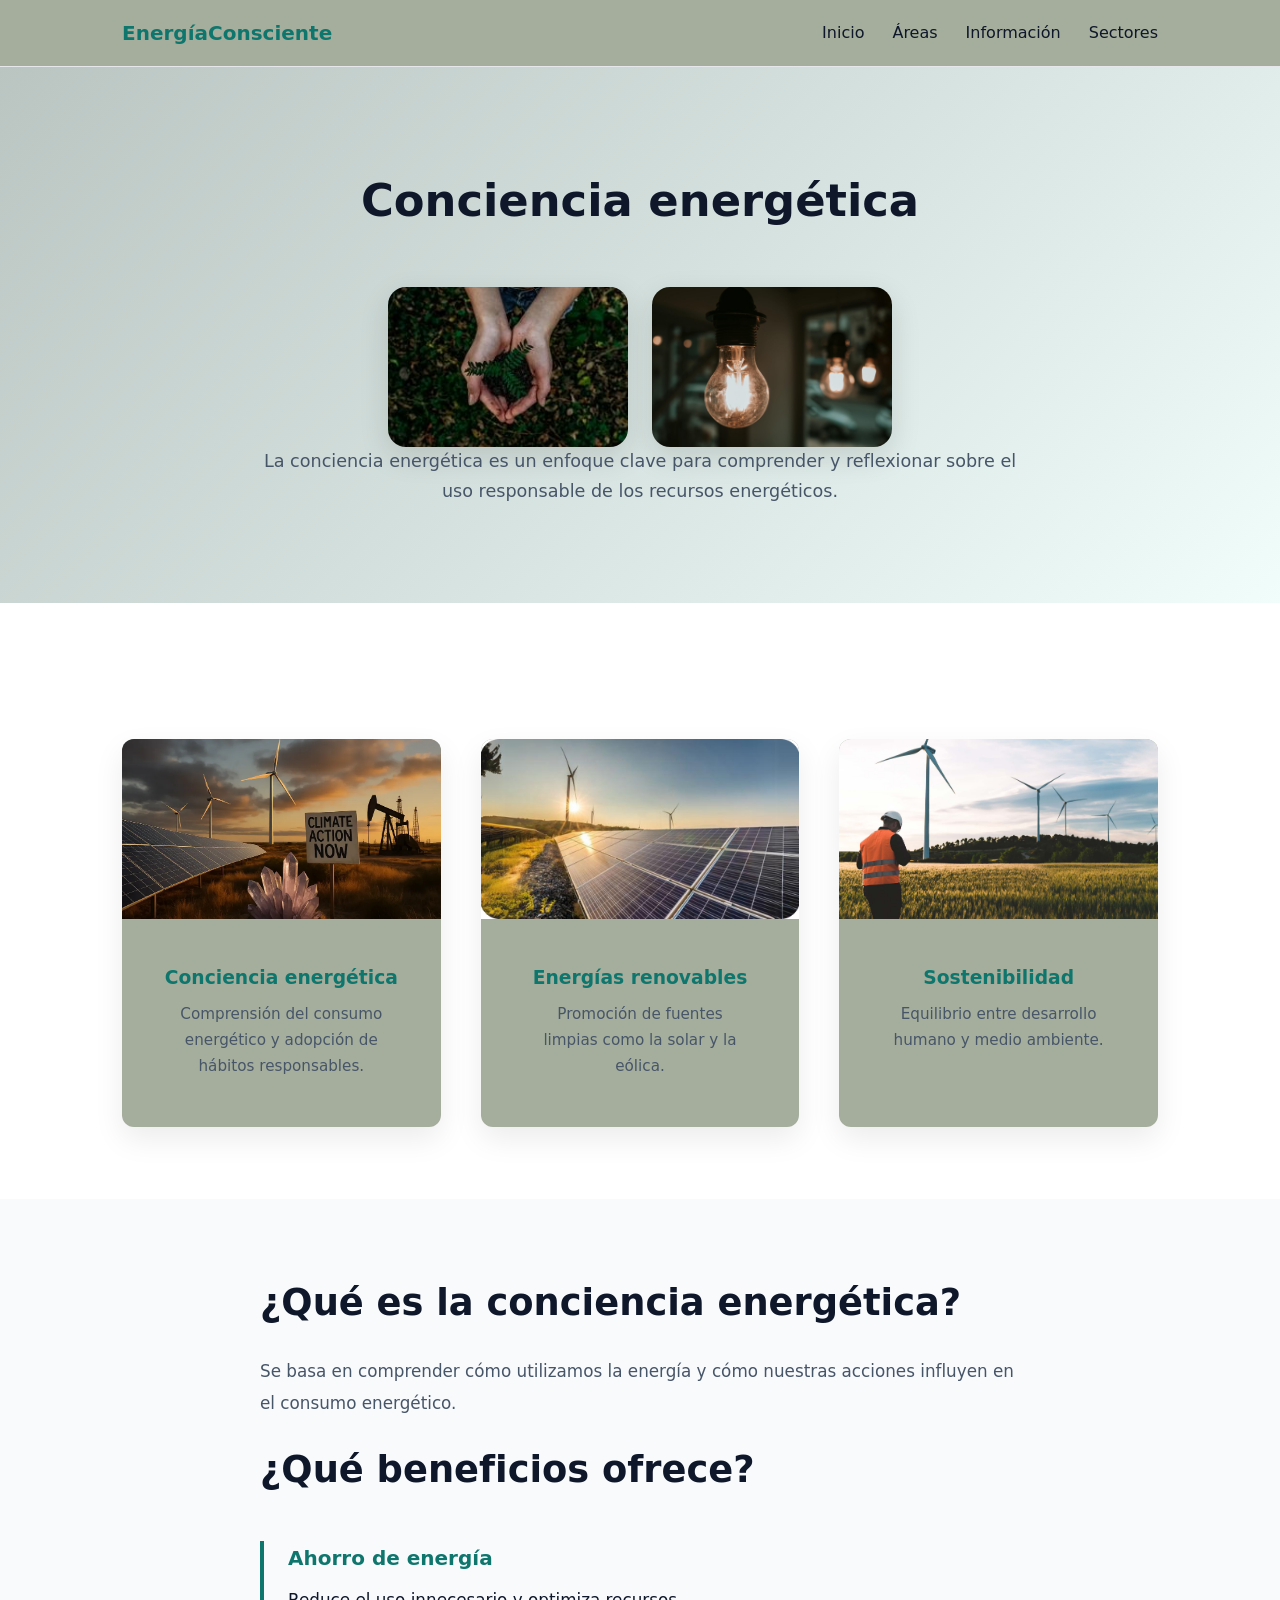
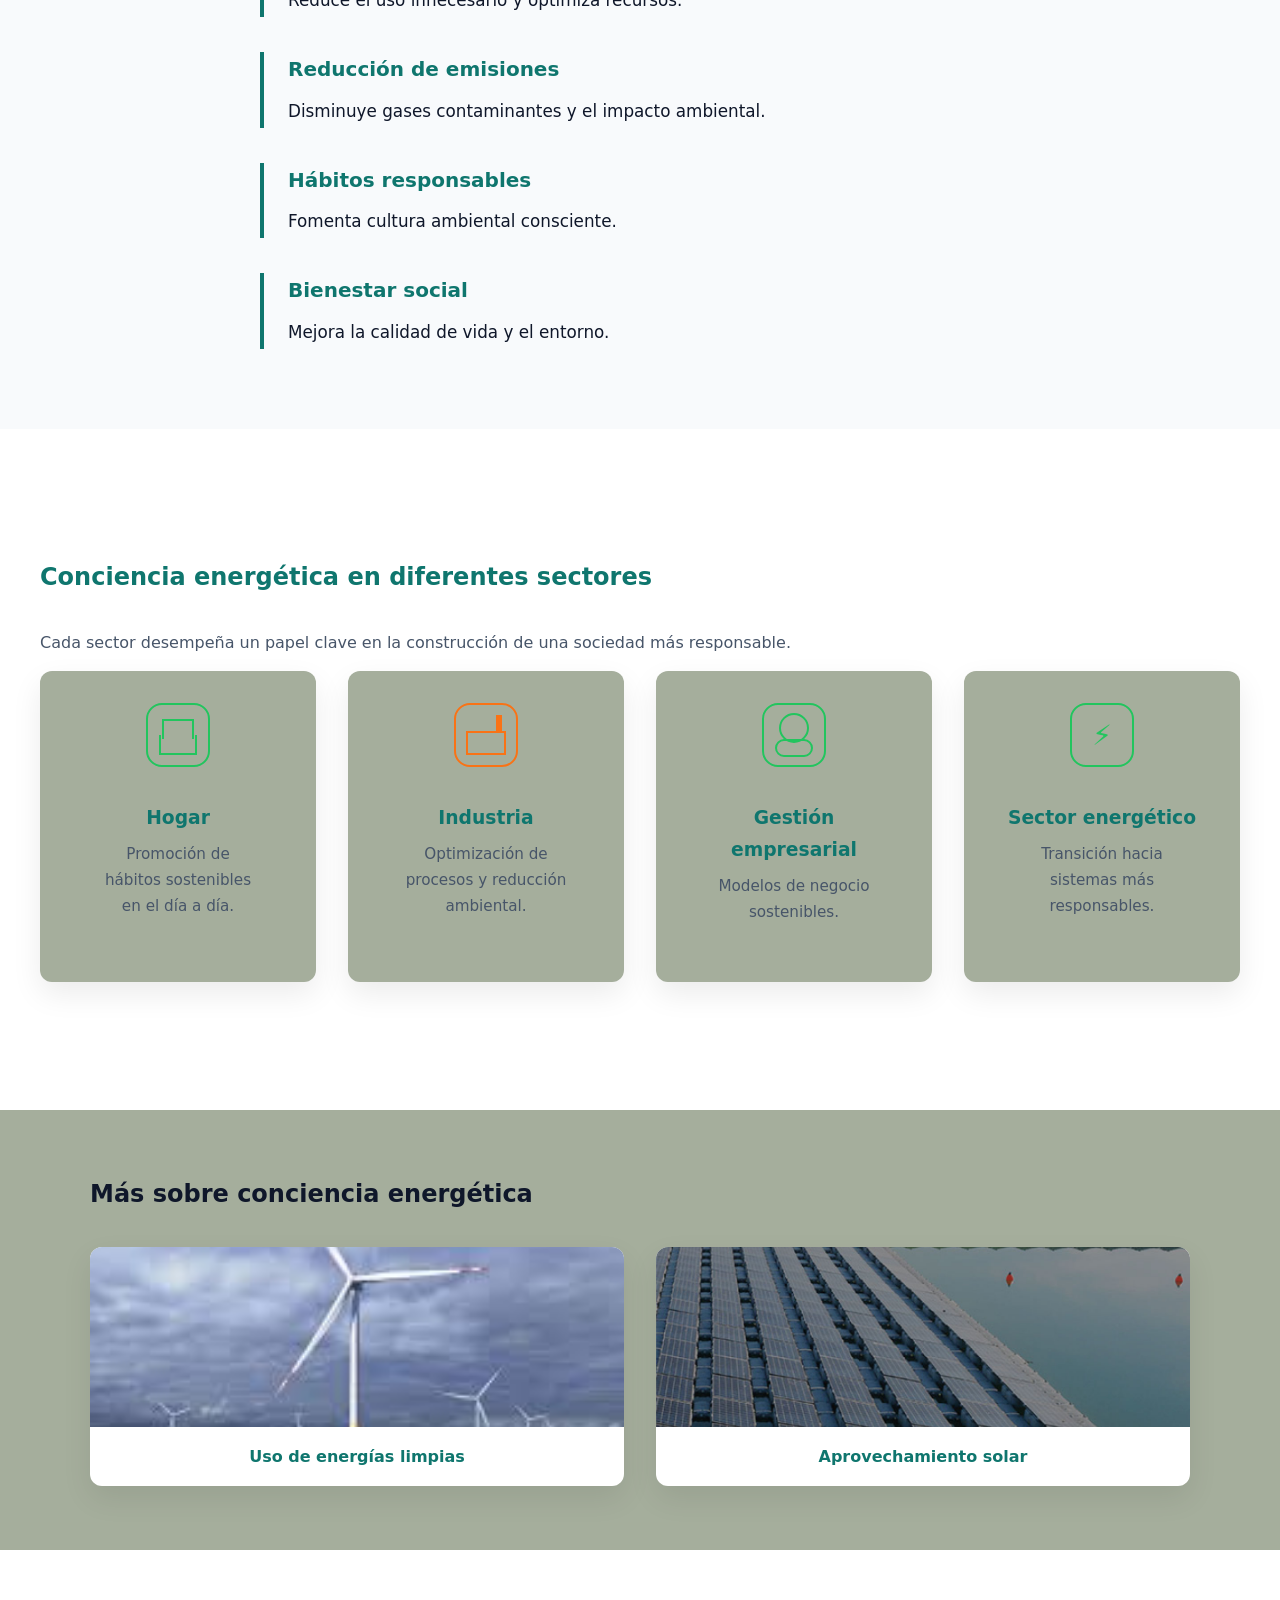
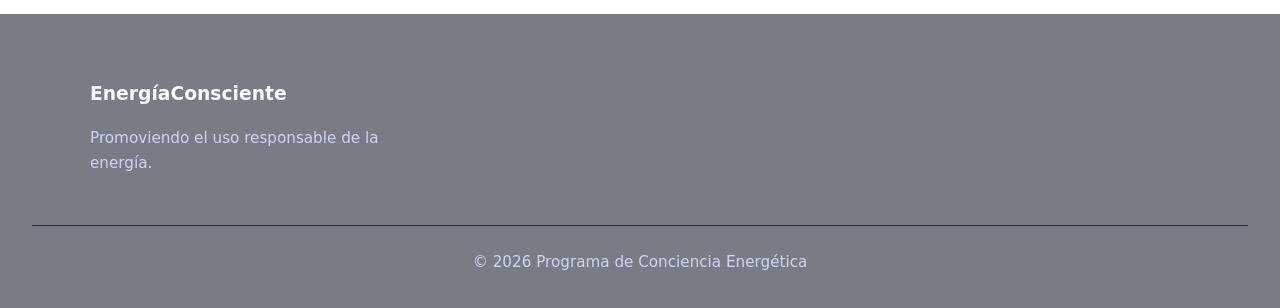
==== index.html @ 0aafa9aa "Se modifico: index.html" ====
<!DOCTYPE html>
<html lang="es">
<head>
  <meta charset="UTF-8" />
  <meta name="viewport" content="width=device-width, initial-scale=1.0" />
  <title>Conciencia Energética</title>

  <link rel="stylesheet" href="css/index.css">
  <link rel="stylesheet" href="css/navbar.css">
  <link rel="stylesheet" href="css/hero.css">
  <link rel="stylesheet" href="css/cards.css">
  <link rel="stylesheet" href="css/content.css">
  <link rel="stylesheet" href="css/sectors.css">
  <link rel="stylesheet" href="css/extra.css">
  <link rel="stylesheet" href="css/responsive.css">
</head>
<body>

<header class="navbar">
  <div class="nav-container">
    <span class="logo">EnergíaConsciente</span>

    <input type="checkbox" id="menu-toggle">
    <label for="menu-toggle" class="menu-icon">
      <span></span><span></span><span></span>
    </label>

    <nav class="nav-links">
      <a href="#inicio">Inicio</a>
      <a href="#areas">Áreas</a>
      <a href="#informacion">Información</a>
      <a href="#sectores">Sectores</a>
    </nav>
  </div>
</header>

<main id="inicio">

<section class="hero">
  <div class="hero-content">
    <h1>Conciencia energética</h1>
    <div class="hero-images overlap">
      <img src="assets/FLOR.jpg" alt="Conciencia energética" class="img-main">
      <img src="assets/FONDO.jpg" alt="Uso responsable de la energía" class="img-secondary">
    </div>
    <p>
      La conciencia energética es un enfoque clave para comprender y reflexionar sobre
      el uso responsable de los recursos energéticos.
    </p>
  </div>
</section>

<section id="areas" class="main-content">
  <div class="cards-grid">
    <article class="card">
      <img src="assets/Dia CE.webp" alt="">
      <h3>Conciencia energética</h3>
      <p>Comprensión del consumo energético y adopción de hábitos responsables.</p>
    </article>

    <article class="card">
      <img src="assets/energiasrenovables.png" alt="">
      <h3>Energías renovables</h3>
      <p>Promoción de fuentes limpias como la solar y la eólica.</p>
    </article>

    <article class="card">
      <img src="assets/Sostenibilidad.jpg" alt="">
      <h3>Sostenibilidad</h3>
      <p>Equilibrio entre desarrollo humano y medio ambiente.</p>
    </article>
  </div>
</section>

<section id="informacion" class="content-section">
  <div class="content-wrapper">
    <h2>¿Qué es la conciencia energética?</h2>
    <p>
      Se basa en comprender cómo utilizamos la energía y cómo nuestras acciones
      influyen en el consumo energético.
    </p>

    <h2>¿Qué beneficios ofrece?</h2>

    <div class="benefits-list">
      <div class="benefit-item">
        <h3>Ahorro de energía</h3>
        <p>Reduce el uso innecesario y optimiza recursos.</p>
      </div>

      <div class="benefit-item">
        <h3>Reducción de emisiones</h3>
        <p>Disminuye gases contaminantes y el impacto ambiental.</p>
      </div>

      <div class="benefit-item">
        <h3>Hábitos responsables</h3>
        <p>Fomenta cultura ambiental consciente.</p>
      </div>

      <div class="benefit-item">
        <h3>Bienestar social</h3>
        <p>Mejora la calidad de vida y el entorno.</p>
      </div>
    </div>
  </div>
</section>

<section id="sectores" class="sectors-section">
  <div class="sectors-wrapper">

    <h2>Conciencia energética en diferentes sectores</h2>

    <p class="sectors-intro">
      Cada sector desempeña un papel clave en la construcción
      de una sociedad más responsable.
    </p>

    <div class="sectors-grid">

      <article class="sector-card">
        <div class="sector-icon home"></div>
        <h3>Hogar</h3>
        <p>Promoción de hábitos sostenibles en el día a día.</p>
      </article>

      <article class="sector-card">
        <div class="sector-icon industry"></div>
        <h3>Industria</h3>
        <p>Optimización de procesos y reducción ambiental.</p>
      </article>

      <article class="sector-card">
        <div class="sector-icon business"></div>
        <h3>Gestión empresarial</h3>
        <p>Modelos de negocio sostenibles.</p>
      </article>

      <article class="sector-card">
        <div class="sector-icon energy"></div>
        <h3>Sector energético</h3>
        <p>Transición hacia sistemas más responsables.</p>
      </article>

    </div>
  </div>
</section>

<section class="extra-info-section">
  <div class="extra-wrapper">
    <h2>Más sobre conciencia energética</h2>

    <div class="solutions-grid">
      <article class="solution-card">
        <img src="assets/eolica marina flotante03.jpg">
        <h4>Uso de energías limpias</h4>
      </article>

      <article class="solution-card">
        <img src="assets/Fotovoltaica flotante03.jpg">
        <h4>Aprovechamiento solar</h4>
      </article>
    </div>
  </div>
</section>

</main>

<footer class="footer">
  <div class="footer-wrapper">
    <div class="footer-brand">
      <h3>EnergíaConsciente</h3>
      <p>Promoviendo el uso responsable de la energía.</p>
    </div>
  </div>

  <div class="footer-bottom">
    <p>© 2026 Programa de Conciencia Energética</p>
  </div>
</footer>

</body>
</html>
---- css/index.css ----
:root {
  --bg: #ffffff;
  --primary: #0f766e;          /* verde energético */
  --primary-soft: #bac5c2;
  --text: #0f172a;
  --muted: #475569;
  --white: #a5ae9c;         /* blanco cálido- */
  --radius: 12px;
  --shadow: 0 12px 30px rgba(0, 0, 0, 0.08);
}

/* Reset base */
* {
  margin: 0;
  padding: 0;
  box-sizing: border-box;
}

body {
  font-family: "Inter", system-ui, sans-serif;
  background: var(--bg);
  color: var(--text);
  line-height: 1.7;
}

a {
  text-decoration: none;
  color: inherit;
}

section {
  margin-bottom: 4rem;
}

/* =========================
   ANIMACIONES ENERGÉTICAS
========================= */
@keyframes energyPulse {
  0% {
    box-shadow: 0 0 0 rgba(15, 118, 110, 0.35);
  }
  50% {
    box-shadow: 0 0 22px rgba(15, 118, 110, 0.45);
  }
  100% {
    box-shadow: 0 0 0 rgba(15, 118, 110, 0.35);
  }
}

@keyframes floatUp {
  from {
    opacity: 0;
    transform: translateY(24px);
  }
  to {
    opacity: 1;
    transform: translateY(0);
  }
}



.footer {
  background: #7a7c85;
  color: #e5e7eb;
  padding: 4rem 2rem 2rem;
}

.footer-wrapper {
  max-width: 1100px;
  margin: auto;
  display: grid;
  grid-template-columns: repeat(3, 1fr);
  gap: 3rem;
}

.footer h3,
.footer h4 {
  color: #f8fafc;
  margin-bottom: 1rem;
}

.footer p {
  font-size: 0.95rem;
  line-height: 1.7;
  color: #cbd5f5;
}

.footer-links a {
  display: block;
  margin-bottom: 0.6rem;
  font-size: 0.95rem;
  color: #cbd5f5;
}

.footer-links a:hover {
  color: var(--primary);
}

.footer-bottom {
  margin-top: 3rem;
  padding-top: 1.5rem;
  border-top: 1px solid #1e293b;
  text-align: center;
  font-size: 0.85rem;
  color: #94a3b8;
}
---- css/navbar.css ----
.navbar {
  background: var(--white);
  border-bottom: 1px solid #e5e7eb;
  position: sticky;
  top: 0;
  z-index: 20;
}

.nav-container {
  max-width: 1100px;
  margin: auto;
  padding: 1rem 2rem;
  display: flex;
  justify-content: space-between;
  align-items: center;
}

.logo {
  font-weight: 700;
  font-size: 1.25rem;
  color: var(--primary);
}

.nav-links {
  display: flex;
  gap: 1.75rem;
}

.nav-links a {
  font-weight: 500;
}

#menu-toggle {
  display: none;
}

.menu-icon {
  display: none;
  flex-direction: column;
  cursor: pointer;
}

.menu-icon span {
  height: 3px;
  width: 25px;
  background: var(--text);
  margin-bottom: 5px;
  border-radius: 2px;
}
---- css/hero.css ----
.hero {
  background: linear-gradient(
    135deg,
    var(--primary-soft),
    #f0fdfa
  );
  padding: 6rem 2rem;
  text-align: center;
  animation: floatUp 1s ease-out forwards;
}

.hero-content {
  max-width: 760px;
  margin: auto;
}

.hero h1 {
  font-size: 2.8rem;
  margin-bottom: 1.2rem;
}

.hero p {
  font-size: 1.1rem;
  color: var(--muted);
}

.btn-primary {
  margin-top: 2rem;
  padding: 0.9rem 2.4rem;
  background: var(--primary);
  color: white;
  border: none;
  border-radius: 8px;
  font-weight: 600;
  cursor: pointer;
  animation: energyPulse 3.5s infinite;
}

/* Hero tipo artículo */
.hero-article {
  position: relative;
  background-image: url("/assets/images/energy-cover.jpg");
  background-size: cover;
  background-position: center;
  min-height: 420px;
  display: flex;
  align-items: center;
}

.hero-overlay {
  position: absolute;
  inset: 0;
  background: linear-gradient(
    to right,
    rgba(2, 6, 23, 0.75),
    rgba(2, 6, 23, 0.25)
  );
}

.hero-article .hero-content {
  position: relative;
  max-width: 720px;
  padding: 2rem;
  color: white;
}

.hero-article h1 {
  font-size: 3rem;
  margin-bottom: 1rem;
}

.hero-article p {
  font-size: 1.1rem;
  opacity: 0.9;
}

/* IMÁGENES HERO EN HORIZONTAL */
.hero-images.overlap {
  display: flex;
  justify-content: center;
  align-items: center;
  gap: 1.5rem;
  margin: 3rem auto 0;
  width: 100%;
  max-width: 520px;
}

.hero-images.overlap img {
  width: 100%;
  max-width: 240px;
  height: 160px;
  object-fit: cover;
  border-radius: 18px;
  box-shadow: 0 10px 30px rgba(0,0,0,.12);
}
---- css/cards.css ----
.main-content {
  max-width: 1100px;
  margin: auto;
  padding: 4.5rem 2rem;
}

.cards-grid {
  display: grid;
  grid-template-columns: repeat(3, 1fr);
  gap: 2.5rem;
}

.card {
  background: var(--white);
  border-radius: var(--radius);
  box-shadow: var(--shadow);
  overflow: hidden;            /* CLAVE */
  display: flex;
  flex-direction: column;
  animation: floatUp 0.8s ease forwards;
}

.card img {
  width: 48px;
  margin-bottom: 1.5rem;
}
.card h3 {
  margin: 1.2rem 1.5rem 0.5rem;
  color: var(--primary);
}

.card p {
  margin: 0 1.5rem 1.5rem;
  color: var(--muted);
  font-size: 0.95rem;
}

.card:nth-child(2) {
  animation-delay: 0.15s;
}

.card:nth-child(3) {
  animation-delay: 0.3s;
}

/* =========================
   SECCIÓN IMPACTO
========================= */
.impact {
  background: linear-gradient(
    135deg,
    var(--primary),
    #115e59
  );
  padding: 4rem 2rem;
  color: white;
}

.impact-grid {
  max-width: 1100px;
  margin: auto;
  display: grid;
  grid-template-columns: repeat(3, 1fr);
  gap: 2.5rem;
  text-align: center;
}

.impact-number {
  font-size: 2.8rem;
  font-weight: 700;
  display: block;
  margin-bottom: 0.5rem;
  animation: energyPulse 4s infinite;
}

.impact-item p {
  font-size: 0.95rem;
  opacity: 0.9;
}

/* =========================
   SOLUCIONES EFICIENTES
========================= */

.solutions-grid {
  display: grid;
  grid-template-columns: repeat(auto-fit, minmax(260px, 1fr));
  gap: 2rem;
}

.solution-card {
  background: var(--white);
  border-radius: var(--radius);
  box-shadow: var(--shadow);
  overflow: hidden; /* CLAVE */
  text-align: center;
  display: flex;
  flex-direction: column;
}

/* CONTENEDOR DE IMAGEN */
.solution-card img {
  width: 100%;
  height: 180px;          /* ALTURA FIJA */
  object-fit: cover;      /* recorta sin deformar */
  display: block;
}

/* TEXTO */
.solution-card h4 {
  padding: 1.2rem;
  font-size: 1rem;
  font-weight: 600;
  color: var(--text);
}
/* =========================
   CARD BASE (REUTILIZABLE)
========================= */

.card,
.sector-card,
.solution-card {
  background: var(--white);
  border-radius: var(--radius);
  box-shadow: var(--shadow);
  overflow: hidden; /* clave para imágenes */
  display: flex;
  flex-direction: column;
  text-align: center;
}

/* =========================
   IMÁGENES UNIFICADAS
========================= */

.card img,
.sector-card img,
.solution-card img {
  width: 100%;
  height: 180px;       /* TODAS IGUALES */
  object-fit: cover;  /* recorta sin deformar */
  display: block;
}

/* =========================
   CONTENIDO
========================= */

.card h3,
.sector-card h3 {
  margin-top: 1.2rem;
  color: var(--primary);
}

.card p,
.sector-card p {
  padding: 0 1.5rem 1.5rem;
  color: var(--muted);
  font-size: 0.95rem;
}

.solution-card h4 {
  padding: 1.2rem;
  font-size: 1rem;
  font-weight: 600;
  color: var(--text);
}

/* =========================
   HOVER SUTIL (PRO)
========================= */

.card img,
.sector-card img,
.solution-card img {
  transition: transform 0.4s ease;
}

.card:hover img,
.sector-card:hover img,
.solution-card:hover img {
  transform: scale(1.05);
}
---- css/content.css ----
.article {
  padding-top: 3rem;
}

.article-meta {
  max-width: 720px;
  margin: 0 auto 1.5rem;
  font-size: 0.85rem;
  color: var(--muted);
  display: flex;
  gap: 0.5rem;
}

.content-wrapper {
  max-width: 720px;
  margin: auto;
}

.content-wrapper h2 {
  font-size: 2.2rem;
  margin-bottom: 2rem;
  line-height: 1.3;
}

.content-wrapper p {
  font-size: 1.05rem;
  line-height: 1.9;
  margin-bottom: 1.6rem;
  color: var(--text);
}
/* =========================
   SECCIÓN INFORMATIVA
========================= */

.content-section {
  padding: 5rem 2rem;
  background: #f8fafc;
}

.content-wrapper {
  max-width: 760px;
  margin: auto;
}

/* TÍTULOS PRINCIPALES */
.content-wrapper h2 {
  font-size: 2.3rem;
  margin-bottom: 1.8rem;
  line-height: 1.3;
  color: var(--text);
}

/* TEXTO LARGO */
.content-wrapper p {
  font-size: 1.05rem;
  line-height: 1.9;
  margin-bottom: 1.6rem;
  color: var(--muted);
}

/* =========================
   BENEFICIOS
========================= */

.benefits-list {
  margin-top: 3rem;
  display: grid;
  gap: 2.2rem;
}

.benefit-item {
  padding-left: 1.5rem;
  border-left: 4px solid var(--primary);
  animation: floatUp 0.6s ease forwards;
}

.benefit-item h3 {
  font-size: 1.25rem;
  margin-bottom: 0.6rem;
  color: var(--primary);
}

.benefit-item p {
  margin-bottom: 0;
  color: var(--text);
}
---- css/sectors.css ----
.sectors-section {
  background: var(--bg);
  padding: 4rem 2rem;
}

.sectors-wrapper {
  max-width: 1200px;
  margin: auto;
}

.sectors-wrapper h2 {
  color: var(--primary);
  margin-bottom: 2rem;
}

.sectors-grid {
  display: grid;
  grid-template-columns: repeat(4, 1fr);
  gap: 2rem;
}

.sector-card {
  background: var(--white);
  padding: 2rem;
  border-radius: var(--radius);
  box-shadow: var(--shadow);
  text-align: center;
}

.sector-card img {
  width: 45px;
  margin-bottom: 1rem;
}

.sector-card h3 {
  margin-bottom: 0.5rem;
  color: var(--primary);
}

.sector-card img {
  width: 100%;
  height: 160px;
  object-fit: cover;     /* llena más visualmente */
  border-radius: 12px;
  margin-bottom: 1rem;
}
.sector-icon {
  width: 80px;
  height: 80px;
  margin: 0 auto 1rem;
  display: flex;
  align-items: center;
  justify-content: center;
}

.sector-icon img {
  width: 100%;
  height: 100%;
  object-fit: contain; /* 👈 NO se recortan */
}
@media (max-width: 768px) {
  .sectors-grid {
    grid-template-columns: repeat(2, 1fr);
  }
}

/* CONTENEDOR DEL ICONO */
.sector-icon {
  width: 64px;
  height: 64px;
  margin: 0 auto 1rem;
  border-radius: 16px;
  position: relative;
  display: flex;
  align-items: center;
  justify-content: center;
}

/* ===== HOGAR ===== */
.sector-icon.home {
  border: 2px solid #22c55e;
}

.sector-icon.home::before {
  content: "";
  width: 28px;
  height: 20px;
  border: 2px solid #22c55e;
  border-bottom: none;
  position: absolute;
  bottom: 18px;
}

.sector-icon.home::after {
  content: "";
  width: 32px;
  height: 18px;
  border-left: 2px solid #22c55e;
  border-right: 2px solid #22c55e;
  border-bottom: 2px solid #22c55e;
  position: absolute;
  bottom: 6px;
}

/* ===== INDUSTRIA ===== */
.sector-icon.industry {
  border: 2px solid #f97316;
}

.sector-icon.industry::before {
  content: "";
  width: 36px;
  height: 20px;
  border: 2px solid #f97316;
  position: absolute;
  bottom: 8px;
}

.sector-icon.industry::after {
  content: "";
  width: 6px;
  height: 14px;
  background: #f97316;
  position: absolute;
  top: 10px;
  right: 14px;
}

/* ===== GESTIÓN EMPRESARIAL ===== */
.sector-icon.business {
  border: 2px solid #22c55e;
}

.sector-icon.business::before {
  content: "";
  width: 28px;
  height: 28px;
  border-radius: 50%;
  border: 2px solid #22c55e;
  position: absolute;
  top: 8px;
}

.sector-icon.business::after {
  content: "";
  width: 36px;
  height: 16px;
  border-radius: 10px;
  border: 2px solid #22c55e;
  position: absolute;
  bottom: 6px;
}

/* ===== SECTOR ENERGÉTICO ===== */
.sector-icon.energy {
  border: 2px solid #22c55e;
}

.sector-icon.energy::before {
  content: "⚡";
  font-size: 28px;
  color: #22c55e;
}

.sectors-intro {
  max-width: 900px;
  margin-bottom: 1rem;
  color: var(--muted);
  line-height: 1.6;
}

/* ICONOS */
.sector-icon {
  width: 64px;
  height: 64px;
  margin: 0 auto 1rem;
  border-radius: 16px;
  position: relative;
}

/* HOGAR */
.sector-icon.home {
  border: 2px solid #22c55e;
}
.sector-icon.home::before {
  content: "";
  width: 28px;
  height: 18px;
  border: 2px solid #22c55e;
  border-bottom: none;
  position: absolute;
  left: 50%;
  top: 14px;
  transform: translateX(-50%);
}
.sector-icon.home::after {
  content: "";
  width: 34px;
  height: 18px;
  border: 2px solid #22c55e;
  border-top: none;
  position: absolute;
  left: 50%;
  bottom: 10px;
  transform: translateX(-50%);
}

/* INDUSTRIA */
.sector-icon.industry {
  border: 2px solid #f97316;
}
.sector-icon.industry::before {
  content: "";
  width: 36px;
  height: 20px;
  border: 2px solid #f97316;
  position: absolute;
  bottom: 10px;
  left: 50%;
  transform: translateX(-50%);
}
.sector-icon.industry::after {
  content: "";
  width: 6px;
  height: 16px;
  background: #f97316;
  position: absolute;
  top: 10px;
  right: 14px;
}

/* GESTIÓN EMPRESARIAL */
.sector-icon.business {
  border: 2px solid #22c55e;
}
.sector-icon.business::before {
  content: "";
  width: 26px;
  height: 26px;
  border-radius: 50%;
  border: 2px solid #22c55e;
  position: absolute;
  top: 8px;
  left: 50%;
  transform: translateX(-50%);
}
.sector-icon.business::after {
  content: "";
  width: 34px;
  height: 14px;
  border-radius: 10px;
  border: 2px solid #22c55e;
  position: absolute;
  bottom: 8px;
  left: 50%;
  transform: translateX(-50%);
}

/* SECTOR ENERGÉTICO */
.sector-icon.energy {
  border: 2px solid #22c55e;
  display: flex;
  align-items: center;
  justify-content: center;
}
.sector-icon.energy::before {
  content: "⚡";
  font-size: 28px;
  color: #22c55e;
}
---- css/extra.css ----
.extra-info-section {
  background: var(--white);
  padding: 4rem 2rem;
}

.extra-wrapper {
  max-width: 1100px;
  margin: auto;
}

.countries-box {
  border: 1px solid var(--border);
  border-radius: var(--radius);
  margin: 2rem 0;
}

.country-item {
  padding: 1rem 1.5rem;
  border-bottom: 1px solid var(--border);
  display: flex;
  justify-content: space-between;
  font-weight: 500;
}

.country-item:last-child {
  border-bottom: none;
}

.solutions-grid {
  display: grid;
  grid-template-columns: repeat(2, 1fr);
  gap: 2rem;
  margin-top: 2rem;
}

.solution-card {
  background: var(--bg);
  border-radius: var(--radius);
  overflow: hidden;
}

.solution-card h4 {
  padding: 1rem;
  color: var(--primary);
}
---- css/responsive.css ----
@media (max-width: 768px) {
  .menu-icon {
    display: flex;
  }

  .nav-links {
    position: absolute;
    top: 100%;
    right: 0;
    background: white;
    flex-direction: column;
    width: 100%;
    display: none;
    padding: 1.5rem;
  }

  #menu-toggle:checked ~ .nav-links {
    display: flex;
  }

  .cards-grid {
    grid-template-columns: 1fr;
  }

  .impact-grid {
    grid-template-columns: 1fr;
  }

  .hero h1 {
    font-size: 2.2rem;
  }
}
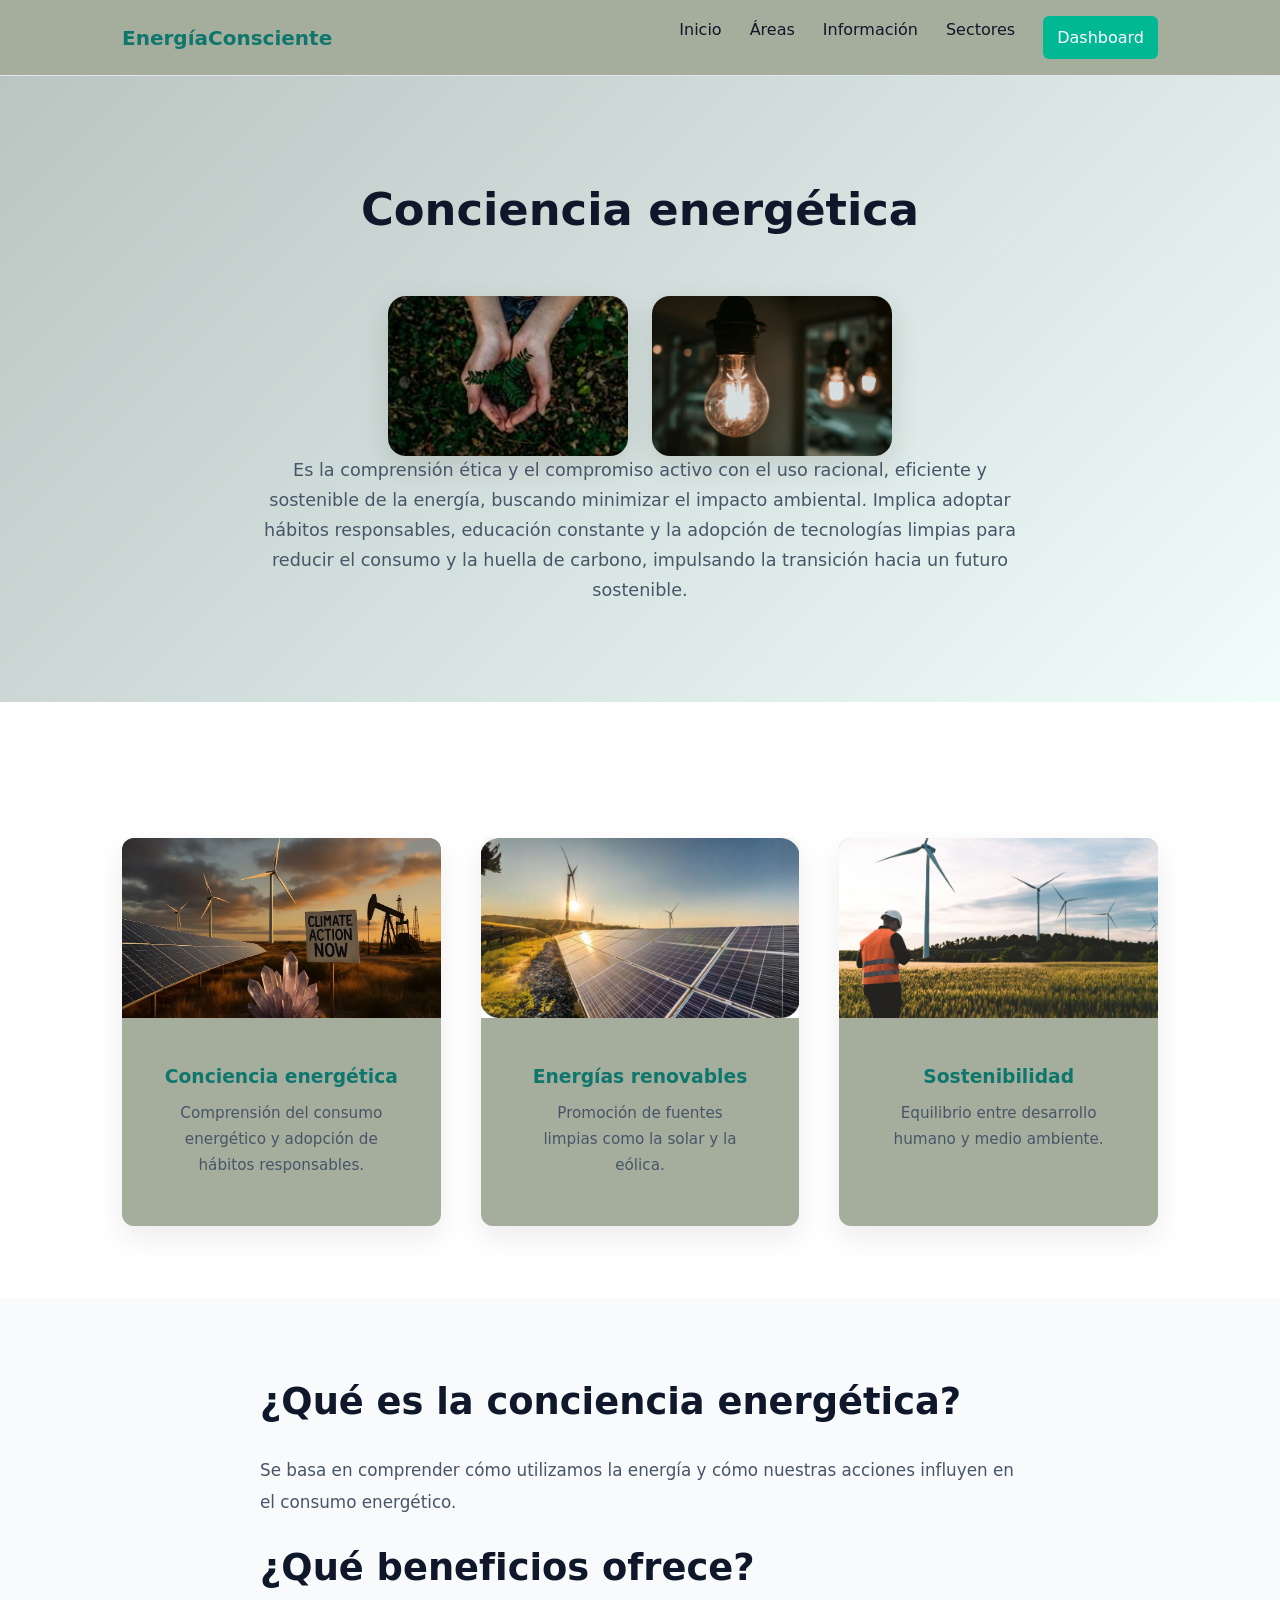
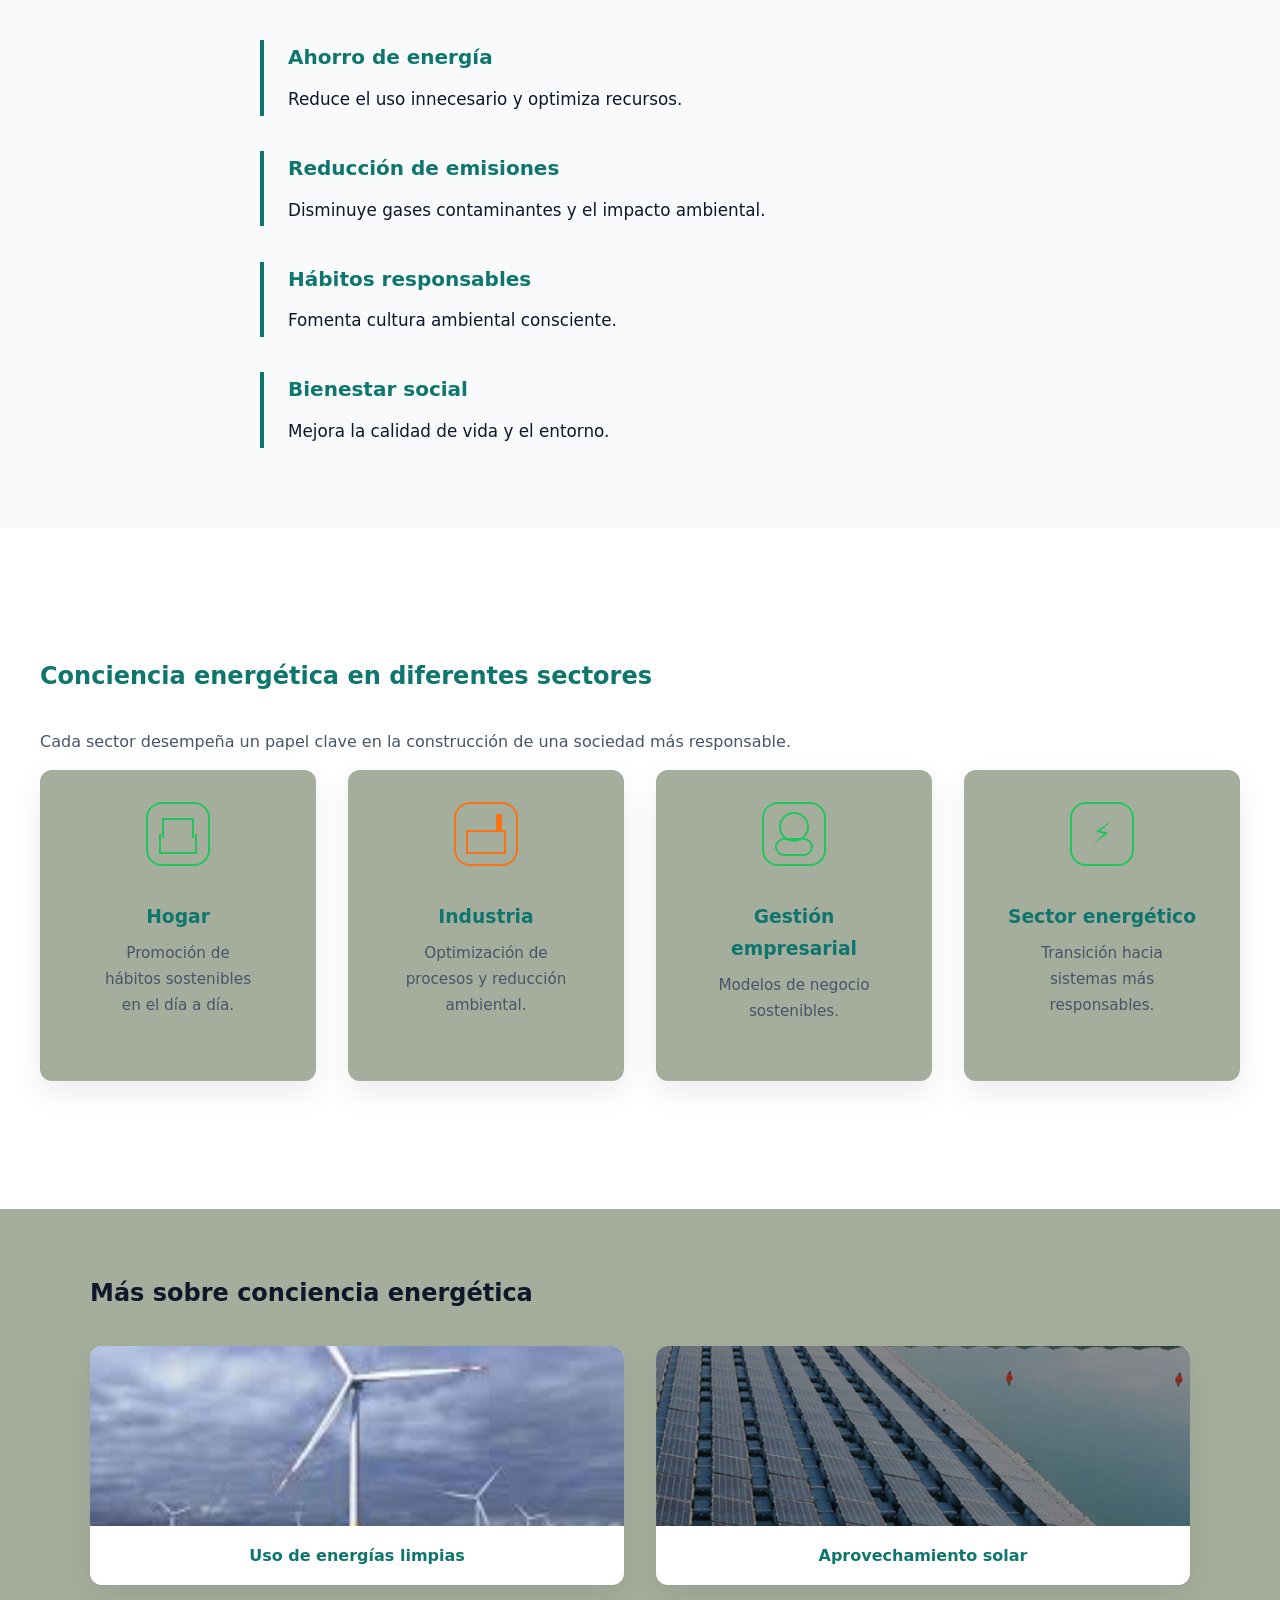
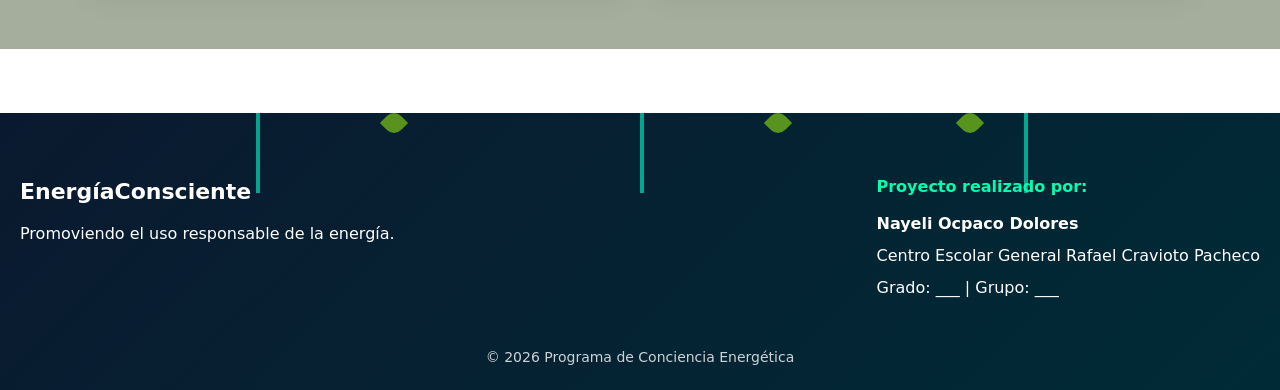
==== commit 879956ff: "Se agrego: dashboard en navbar, y proteccion de datos con login sencillo, auth.js y dashboard.js, co" ====
--- a/index.html
+++ b/index.html
@@ -30,6 +30,7 @@
       <a href="#areas">Áreas</a>
       <a href="#informacion">Información</a>
       <a href="#sectores">Sectores</a>
+      <a href="login.html" class="dashboard-link">Dashboard</a>
     </nav>
   </div>
 </header>
@@ -44,8 +45,7 @@
       <img src="assets/FONDO.jpg" alt="Uso responsable de la energía" class="img-secondary">
     </div>
     <p>
-      La conciencia energética es un enfoque clave para comprender y reflexionar sobre
-      el uso responsable de los recursos energéticos.
+      Es la comprensión ética y el compromiso activo con el uso racional, eficiente y sostenible de la energía, buscando minimizar el impacto ambiental. Implica adoptar hábitos responsables, educación constante y la adopción de tecnologías limpias para reducir el consumo y la huella de carbono, impulsando la transición hacia un futuro sostenible. 
     </p>
   </div>
 </section>
@@ -167,16 +167,36 @@
 </main>
 
 <footer class="footer">
+
+  <!-- Animación fondo -->
+  <div class="energy-animation">
+    <span class="bolt"></span>
+    <span class="bolt"></span>
+    <span class="bolt"></span>
+
+    <span class="leaf"></span>
+    <span class="leaf"></span>
+    <span class="leaf"></span>
+  </div>
+
   <div class="footer-wrapper">
     <div class="footer-brand">
       <h3>EnergíaConsciente</h3>
       <p>Promoviendo el uso responsable de la energía.</p>
     </div>
+
+    <div class="footer-info">
+      <h4>Proyecto realizado por:</h4>
+      <p><strong>Nayeli Ocpaco Dolores</strong></p>
+      <p>Centro Escolar General Rafael Cravioto Pacheco</p>
+      <p>Grado: ___ | Grupo: ___</p>
+    </div>
   </div>
 
   <div class="footer-bottom">
     <p>© 2026 Programa de Conciencia Energética</p>
   </div>
+
 </footer>
 
 </body>
--- a/css/index.css
+++ b/css/index.css
@@ -58,50 +58,119 @@
   }
 }
 
-
+/* ================= FOOTER PRO ================= */
 
 .footer {
-  background: #7a7c85;
-  color: #e5e7eb;
-  padding: 4rem 2rem 2rem;
+  position: relative;
+  background: linear-gradient(135deg, #0a192f, #002b36);
+  color: white;
+  padding: 60px 20px 20px 20px;
+  overflow: hidden;
 }
 
 .footer-wrapper {
-  max-width: 1100px;
-  margin: auto;
-  display: grid;
-  grid-template-columns: repeat(3, 1fr);
-  gap: 3rem;
+  display: flex;
+  justify-content: space-between;
+  flex-wrap: wrap;
+  gap: 30px;
+  position: relative;
+  z-index: 2;
 }
 
-.footer h3,
-.footer h4 {
-  color: #f8fafc;
-  margin-bottom: 1rem;
+.footer-brand h3 {
+  font-size: 22px;
+  margin-bottom: 10px;
 }
 
-.footer p {
-  font-size: 0.95rem;
-  line-height: 1.7;
-  color: #cbd5f5;
+.footer-info h4 {
+  margin-bottom: 10px;
+  color: #00ffae;
 }
 
-.footer-links a {
-  display: block;
-  margin-bottom: 0.6rem;
-  font-size: 0.95rem;
-  color: #cbd5f5;
-}
-
-.footer-links a:hover {
-  color: var(--primary);
+.footer-info p {
+  margin: 5px 0;
 }
 
 .footer-bottom {
-  margin-top: 3rem;
-  padding-top: 1.5rem;
-  border-top: 1px solid #1e293b;
   text-align: center;
-  font-size: 0.85rem;
-  color: #94a3b8;
+  margin-top: 40px;
+  font-size: 14px;
+  opacity: 0.8;
+}
+
+/* ================= ENERGÍA ELÉCTRICA ================= */
+
+.energy-animation {
+  position: absolute;
+  width: 100%;
+  height: 100%;
+  top: 0;
+  left: 0;
+  pointer-events: none;
+  z-index: 1;
+}
+
+/* RAYOS */
+.bolt {
+  position: absolute;
+  width: 4px;
+  height: 80px;
+  background: #00ffcc;
+  opacity: 0.6;
+  animation: lightning 3s infinite ease-in-out;
+}
+
+.bolt:nth-child(1) {
+  left: 20%;
+  animation-delay: 0s;
+}
+
+.bolt:nth-child(2) {
+  left: 50%;
+  animation-delay: 1s;
+}
+
+.bolt:nth-child(3) {
+  left: 80%;
+  animation-delay: 2s;
+}
+
+@keyframes lightning {
+  0% { top: -100px; opacity: 0; }
+  30% { opacity: 1; }
+  50% { top: 100%; opacity: 0.7; }
+  100% { top: 100%; opacity: 0; }
+}
+
+/* ================= HOJAS VERDES ================= */
+
+.leaf {
+  position: absolute;
+  width: 20px;
+  height: 20px;
+  background: #8fdf11;
+  border-radius: 50% 0;
+  transform: rotate(45deg);
+  opacity: 0.6;
+  animation: falling 6s linear infinite;
+}
+
+.leaf:nth-child(4) {
+  left: 30%;
+  animation-delay: 0s;
+}
+
+.leaf:nth-child(5) {
+  left: 60%;
+  animation-delay: 2s;
+}
+
+.leaf:nth-child(6) {
+  left: 75%;
+  animation-delay: 4s;
+}
+
+@keyframes falling {
+  0% { top: -50px; transform: rotate(45deg) translateX(0); }
+  100% { top: 100%; transform: rotate(360deg) translateX(30px); }
 }
--- a/css/navbar.css
+++ b/css/navbar.css
@@ -46,4 +46,17 @@
   background: var(--text);
   margin-bottom: 5px;
   border-radius: 2px;
+}
+
+
+.dashboard-link {
+  background-color: #00b894;
+  padding: 8px 14px;
+  border-radius: 6px;
+  color: white !important;
+  transition: 0.3s;
+}
+
+.dashboard-link:hover {
+  background-color: #019875;
 }
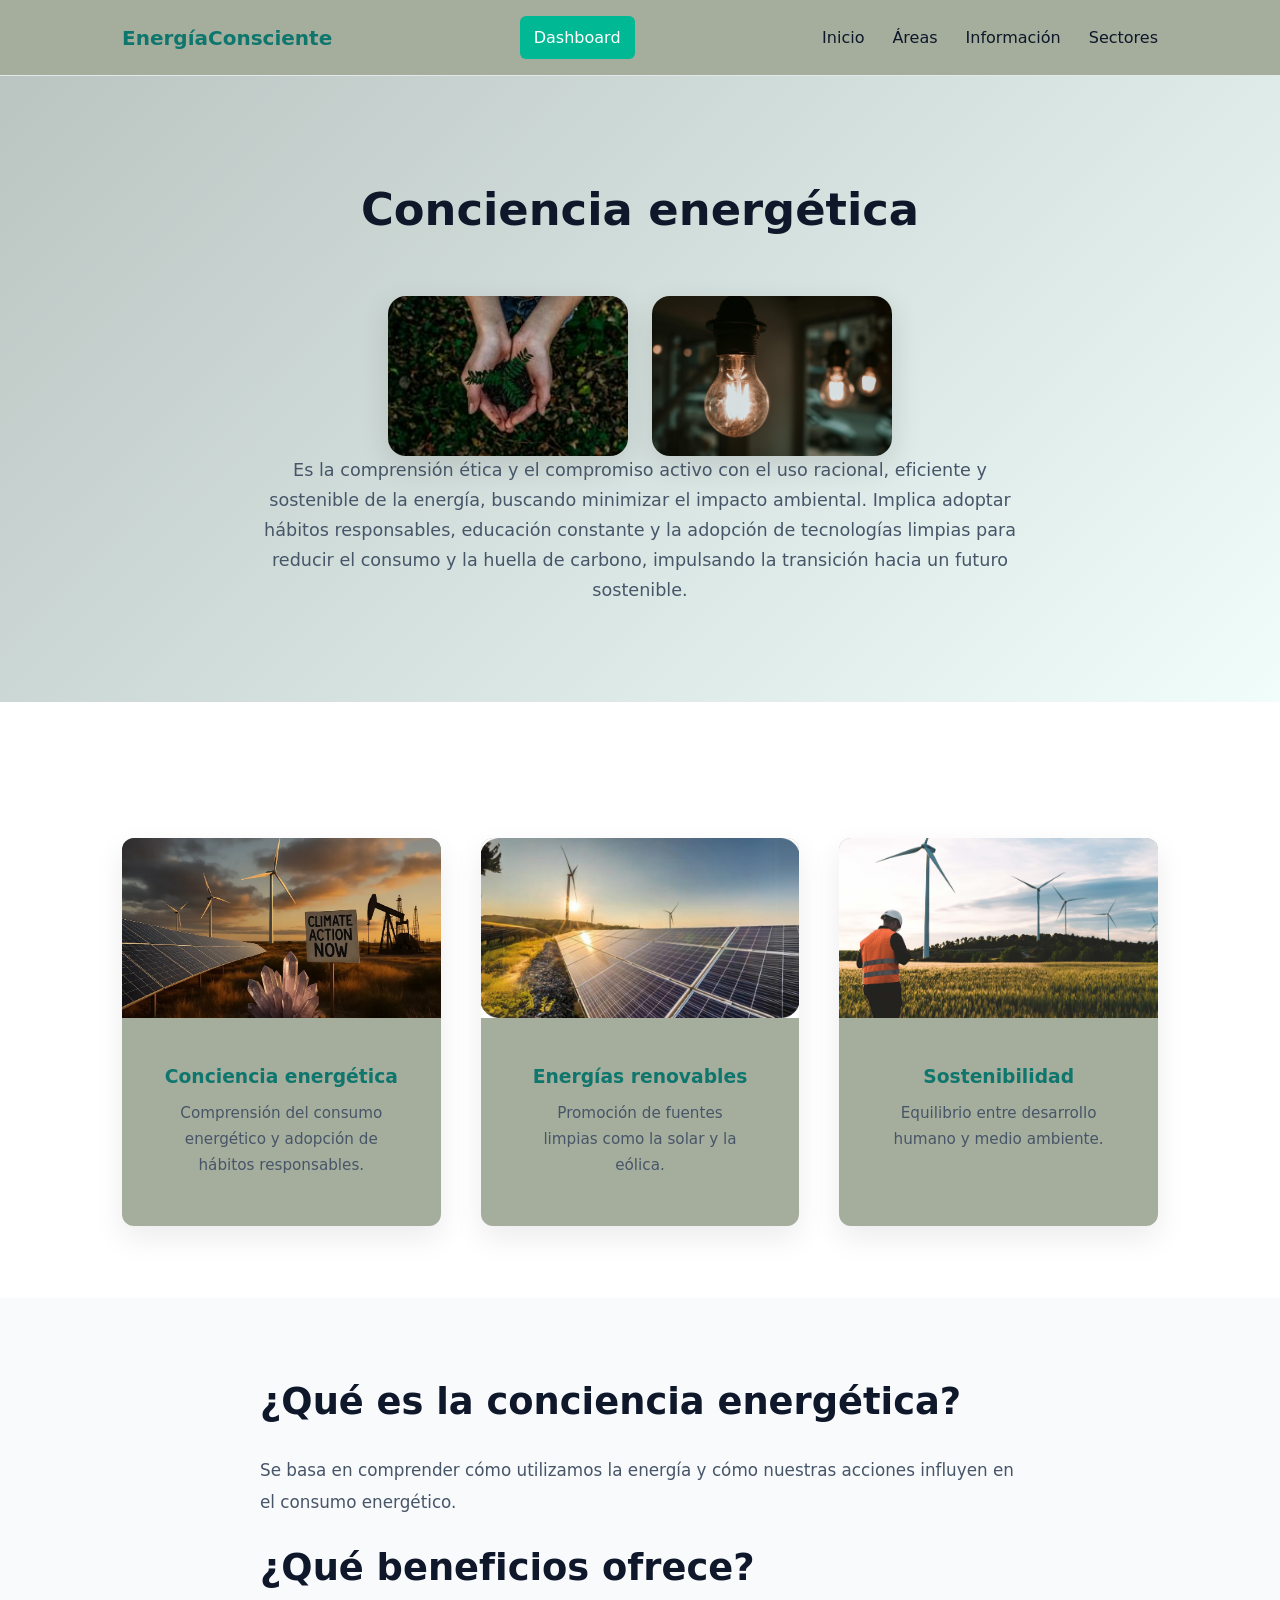
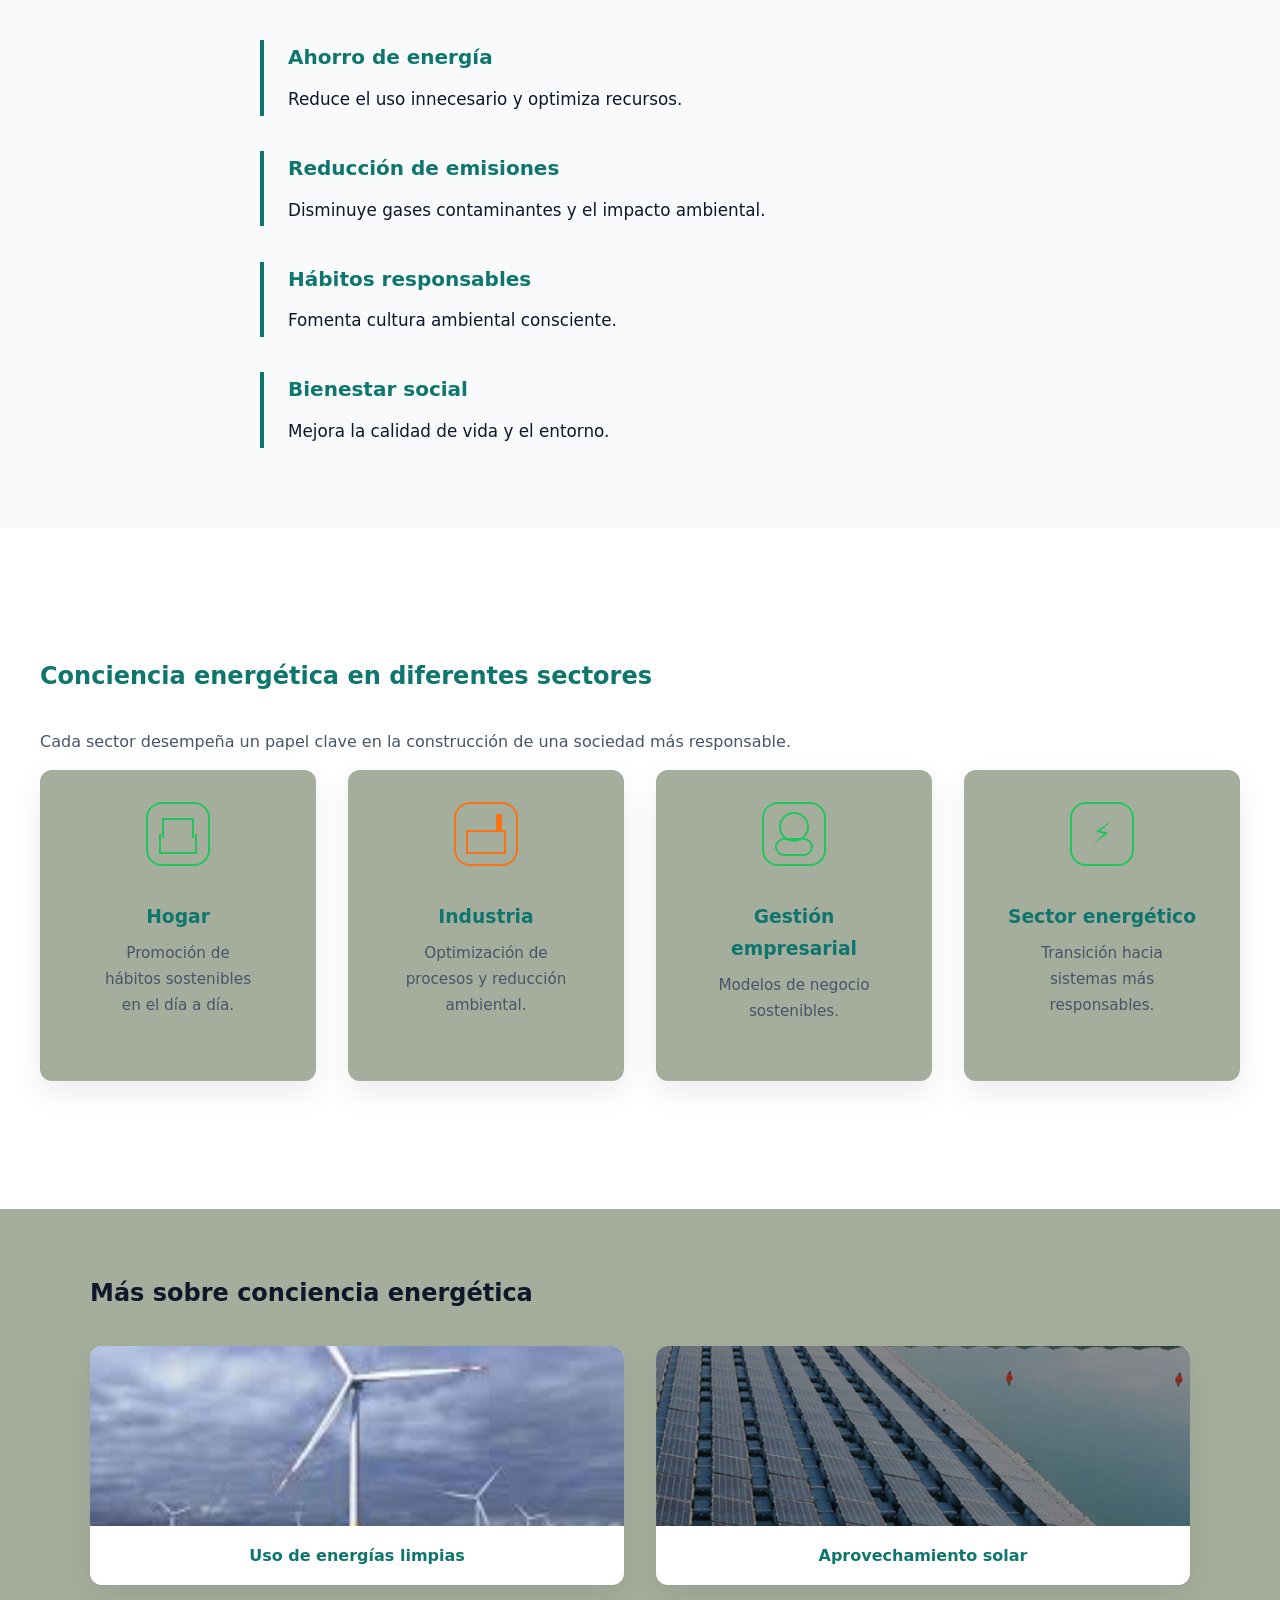
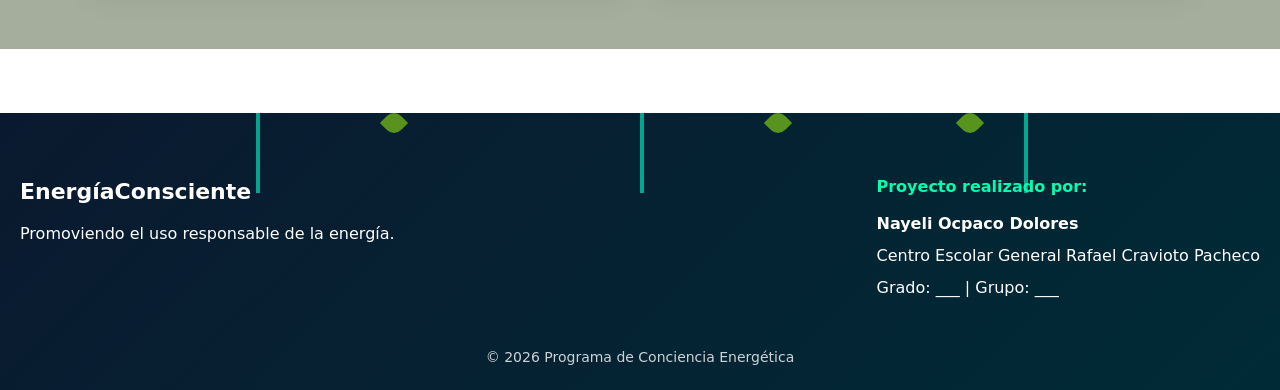
==== commit b63f60bb: "Modofied index,html and responsive.css to watch in the phone PG-Web" ====
--- a/index.html
+++ b/index.html
@@ -13,6 +13,9 @@
   <link rel="stylesheet" href="css/sectors.css">
   <link rel="stylesheet" href="css/extra.css">
   <link rel="stylesheet" href="css/responsive.css">
+
+  <!--Aqui va la parte de los views de la pagina y veamos las peronas que la visitan y es de google analytics. -->
+
 </head>
 <body>
 
@@ -20,9 +23,11 @@
   <div class="nav-container">
     <span class="logo">EnergíaConsciente</span>
 
+    <a href="login.html" class="dashboard-link">Dashboard</a>
+
     <input type="checkbox" id="menu-toggle">
     <label for="menu-toggle" class="menu-icon">
-      <span></span><span></span><span></span>
+     <span></span><span></span><span></span>
     </label>
 
     <nav class="nav-links">
@@ -30,8 +35,8 @@
       <a href="#areas">Áreas</a>
       <a href="#informacion">Información</a>
       <a href="#sectores">Sectores</a>
-      <a href="login.html" class="dashboard-link">Dashboard</a>
     </nav>
+    
   </div>
 </header>
 
--- a/css/responsive.css
+++ b/css/responsive.css
@@ -29,4 +29,30 @@
   .hero h1 {
     font-size: 2.2rem;
   }
+}
+
+@media (max-width: 768px) {
+
+  .nav-container {
+    flex-wrap: wrap;
+    align-items: center;
+  }
+
+  .dashboard-link {
+    display: inline-block !important;
+    order: 2;
+    margin-left: auto;
+    margin-right: 10px;
+    padding: 6px 14px;
+    font-size: 13px;
+  }
+
+  .menu-icon {
+    order: 3;
+  }
+
+  .nav-links {
+    order: 4;
+    width: 100%;
+  }
 }
